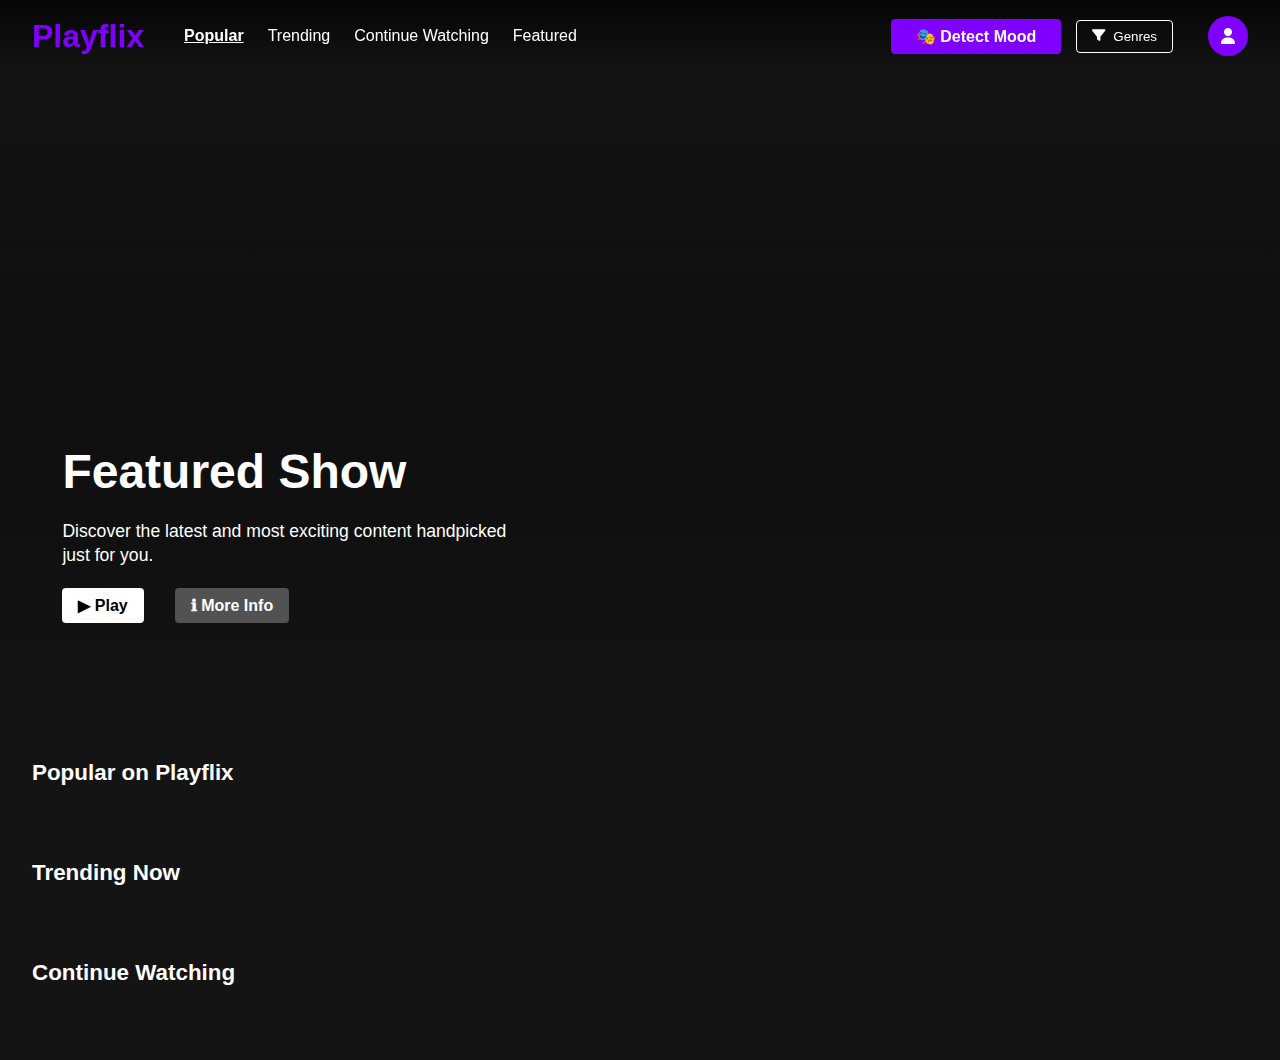
==== frontend/content.html @ 7132e133 "first commit" ====
<!DOCTYPE html>
<html lang="en">
  <head>
    <meta charset="UTF-8" />
    <meta name="viewport" content="width=device-width, initial-scale=1.0" />
    <title>Streaming Content</title>
    <link rel="stylesheet" href="content.css" />
    <!-- Font Awesome for icons -->
    <link
      rel="stylesheet"
      href="https://cdnjs.cloudflare.com/ajax/libs/font-awesome/6.4.0/css/all.min.css"
    />
    <style>
      /* Inline styles specific to background video */
      .featured-content {
        position: relative;
        overflow: hidden;
        height: 70vh;
        display: flex;
        align-items: center;
        color: white;
      }

      .featured-content video {
        position: absolute;
        top: 0;
        left: 0;
        object-fit: cover;
        width: 100%;
        height: 100%;
        z-index: -1;
      }

      .featured-info {
        position: absolute;
        bottom: 10%;
        left: 3%;
        z-index: 2;
        color: white;
        max-width: 40%;
        padding: 1.5rem;
        border-radius: 10px;
      }

      .featured-buttons {
        margin-top: 1rem;
      }

      .featured-buttons button {
        margin-right: 1rem;
        padding: 0.5rem 1rem;
        font-size: 1rem;
        border: none;
        cursor: pointer;
        border-radius: 4px;
      }

      .play-button {
        background-color: #fff;
        color: #000;
      }

      .info-button {
        background-color: rgba(109, 109, 110, 0.7);
        color: #fff;
      }

      /* Added style for smooth scrolling */
      html {
        scroll-behavior: smooth;
      }

      /* Added style for active nav link */
      .main-nav a.active {
        font-weight: bold;
        color: #fff;
        text-decoration: underline;
      }

      /* Header styles */
      .header {
        display: flex;
        justify-content: space-between;
        align-items: center;
        padding: 1rem 2rem;
        position: fixed;
        top: 0;
        left: 0;
        right: 0;
        z-index: 100;
        background: linear-gradient(
          to bottom,
          rgba(0, 0, 0, 0.7) 0%,
          rgba(0, 0, 0, 0) 100%
        );
      }

      .logo {
        font-size: 2rem;
        font-weight: bold;
        color: #8000ff;
      }

      .main-nav {
        display: flex;
        gap: 1.5rem;
      }

      .main-nav a {
        color: white;
        text-decoration: none;
        font-size: 1rem;
        transition: color 0.3s;
      }

      .main-nav a:hover {
        color: #8000ff;
      }

      /* User profile styles */
      .user-profile {
        position: relative;
        cursor: pointer;
      }

      .profile-icon {
        width: 40px;
        height: 40px;
        border-radius: 50%;
        background-color: #8000ff;
        display: flex;
        align-items: center;
        justify-content: center;
        color: white;
        font-weight: bold;
      }

      .profile-dropdown {
        position: absolute;
        top: 50px;
        right: 0;
        background-color: rgba(0, 0, 0, 0.9);
        border: 1px solid #333;
        border-radius: 5px;
        width: 200px;
        padding: 1rem;
        display: none;
        z-index: 101;
      }

      .profile-dropdown.show {
        display: block;
      }

      .profile-dropdown .user-info {
        display: flex;
        flex-direction: column;
        align-items: center;
        margin-bottom: 1rem;
      }

      .profile-dropdown .user-avatar {
        width: 60px;
        height: 60px;
        border-radius: 50%;
        background-color: #8000ff;
        display: flex;
        align-items: center;
        justify-content: center;
        color: white;
        font-size: 1.5rem;
        font-weight: bold;
        margin-bottom: 0.5rem;
      }

      .profile-dropdown .user-name {
        font-weight: bold;
        margin-bottom: 0.25rem;
      }

      .profile-dropdown .user-email {
        font-size: 0.8rem;
        color: #aaa;
      }

      .profile-dropdown .dropdown-menu {
        list-style: none;
        padding: 0;
        margin: 0;
        border-top: 1px solid #333;
        padding-top: 0.5rem;
      }

      .profile-dropdown .dropdown-menu li {
        padding: 0.5rem 0;
      }

      .profile-dropdown .dropdown-menu li a {
        color: white;
        text-decoration: none;
        font-size: 0.9rem;
        display: block;
        transition: color 0.3s;
      }

      .profile-dropdown .dropdown-menu li a:hover {
        color: #8000ff;
      }

      /* Adjust main content to account for fixed header */
      .content-container {
        margin-top: 80px;
      }

      /* Genre dropdown styles */
      .genre-filter {
        position: relative;
        margin-right: 20px;
      }

      .genre-button {
        background-color: transparent;
        color: white;
        border: 1px solid white;
        padding: 8px 15px;
        border-radius: 4px;
        cursor: pointer;
        display: flex;
        align-items: center;
        gap: 8px;
      }

      .genre-dropdown {
        position: absolute;
        top: 40px;
        right: 0;
        background-color: rgba(0, 0, 0, 0.9);
        border: 1px solid #333;
        border-radius: 5px;
        width: 200px;
        padding: 1rem;
        display: none;
        z-index: 101;
      }

      .genre-dropdown.show {
        display: block;
      }

      .genre-dropdown ul {
        list-style: none;
        padding: 0;
        margin: 0;
      }

      .genre-dropdown li {
        padding: 0.5rem 0;
      }

      .genre-dropdown li a {
        color: white;
        text-decoration: none;
        font-size: 0.9rem;
        display: block;
        transition: color 0.3s;
      }

      .genre-dropdown li a:hover {
        color: #8000ff;
      }

      .genre-dropdown li a.active {
        color: #8000ff;
        font-weight: bold;
      }

      /* Content card styles */
      .content-card {
        position: relative;
        transition: transform 0.3s;
      }

      .content-card:hover {
        transform: scale(1.05);
      }

      .content-card img {
        width: 100%;
        border-radius: 4px;
      }

      .content-card .play-button {
        position: absolute;
        top: 50%;
        left: 50%;
        transform: translate(-50%, -50%);
        opacity: 0;
        transition: opacity 0.3s;
      }

      .content-card:hover .play-button {
        opacity: 1;
      }

      /* Content row styles */
      .content-row {
        margin-bottom: 2rem;
        padding: 0 2rem;
      }

      .row-title {
        color: white;
        margin-bottom: 1rem;
      }

      .row-content {
        display: flex;
        gap: 1rem;
        overflow-x: auto;
        padding-bottom: 1rem;
      }

      .row-content::-webkit-scrollbar {
        height: 8px;
      }

      .row-content::-webkit-scrollbar-track {
        background: rgba(255, 255, 255, 0.1);
      }

      .row-content::-webkit-scrollbar-thumb {
        background: rgba(255, 255, 255, 0.3);
        border-radius: 4px;
      }

      .profile-dropdown .user-plan {
  font-size: 0.8rem;
  color: #aaa;
  margin-top: 0.25rem;
}

.profile-dropdown .user-join-date {
  font-size: 0.7rem;
  color: #666;
  margin-top: 0.25rem;
  font-style: italic;
}
    </style>
  </head>
  <body>
    <!-- Video Player Modal (for on-demand content only) -->
    <div class="video-modal" id="videoModal" style="display: none">
      <div class="modal-content">
        <span class="close-modal">&times;</span>
        <video id="videoPlayer" controls>
          Your browser does not support the video tag.
        </video>
        <div class="video-info">
          <h2 id="videoTitle"></h2>
          <p id="videoDescription"></p>
        </div>
      </div>
    </div>

    <header class="header">
      <div style="display: flex; align-items: center">
        <div class="logo">Playflix</div>
        <nav class="main-nav">
          <a href="#popular" class="active">Popular</a>
          <a href="#trending">Trending</a>
          <a href="#continue">Continue Watching</a>
          <a href="#featured">Featured</a>
        </nav>
      </div>
      <div style="display: flex; align-items: center; gap: 15px">
        <button class="info-button-new" onclick="redirectToMood()">
          🎭 Detect Mood
        </button>
        <div class="genre-filter">
          <button class="genre-button" id="genreButton">
            <i class="fas fa-filter"></i> Genres
          </button>
          <div class="genre-dropdown" id="genreDropdown">
            <ul>
              <li>
                <a href="#" class="active" data-genre="all">All Genres</a>
              </li>
              <li><a href="#" data-genre="action">Action</a></li>
              <li><a href="#" data-genre="drama">Drama</a></li>
              <li><a href="#" data-genre="sci-fi">Sci-Fi</a></li>
              <li><a href="#" data-genre="fantasy">Fantasy</a></li>
              <li><a href="#" data-genre="thriller">Thriller</a></li>
            </ul>
          </div>
        </div>
        <div class="user-profile">
          <div class="profile-icon" id="profileIcon">
            <i class="fas fa-user"></i>
          </div>
          <div class="profile-dropdown" id="profileDropdown">
            <div class="user-info">
              <!-- <div class="user-avatar" id="userAvatar">A</div> -->
              <div class="user-avatar" id="userAvatar"></div>
              <div class="user-name" id="userName">Loading...</div>
              <div class="user-email" id="userEmail">Loading...</div>
              <div class="user-join-date" id="userJoinDate">Member since: Loading...</div>
            </div>
            <ul class="dropdown-menu">
              <li>
                <a href="#" id="signOutButton"><i class="fas fa-sign-out-alt"></i> Sign Out</a>
              </li>
            </ul>
          </div>
        </div>
      </div>
    </header>

    <main class="content-container">
      <!-- Featured Content with Background Video -->
      <section class="featured-content" id="featured">
        <!-- Background video -->
        <video autoplay muted loop playsinline>
          <source src="videos/Li.mp4" type="video/mp4" />
          Your browser does not support the video tag.
        </video>

        <!-- Overlay Info -->
        <div class="featured-info">
          <h1 class="featured-title">Featured Show</h1>
          <p class="featured-description">
            Discover the latest and most exciting content handpicked just for
            you.
          </p>
          <div class="featured-buttons">
            <button class="play-button" id="featuredPlayButton">▶ Play</button>
            <button class="info-button">ℹ More Info</button>
          </div>
        </div>
      </section>

      <!-- Content Rows -->
      <section class="content-row" id="popular">
        <h2 class="row-title">Popular on Playflix</h2>
        <div class="row-content" id="popular-row"></div>
      </section>

      <section class="content-row" id="trending">
        <h2 class="row-title">Trending Now</h2>
        <div class="row-content" id="trending-row"></div>
      </section>

      <section class="content-row" id="continue">
        <h2 class="row-title">Continue Watching</h2>
        <div class="row-content" id="continue-row"></div>
      </section>
    </main>

    <script>
      document.addEventListener("DOMContentLoaded", function () {
        const contentData = {
          popular: [
            {
              id: 1,
              title: "Lion King",
              image: "images/Li.jpg",
              videoUrl: "videos/Li.mp4",
              description:
                "When a young boy vanishes, a small town uncovers a mystery involving secret experiments, terrifying supernatural forces, and one strange little girl.",
              genres: ["sci-fi", "drama", "thriller"],
              moods: ["happy", "neutral"]
            },
            {
              id: 2,
              title: "Stranger Things",
              image: "images/ST.jpg",
              videoUrl: "videos/st.mp4",
              description:
                "When a young boy vanishes, a small town uncovers a mystery involving secret experiments, terrifying supernatural forces, and one strange little girl.",
              genres: ["sci-fi", "drama", "thriller"],
              moods: ["surprised", "neutral"]
            },
            {
              id: 3,
              title: "The Crown",
              image: "images/thecrown.jpg",
              videoUrl: "videos/thecrown.mp4",
              description:
                "This drama follows the political rivalries and romance of Queen Elizabeth II's reign and the events that shaped the second half of the 20th century.",
              genres: ["drama"],
              moods: ["sad", "neutral"]
            },
          ],
          trending: [
            {
              id: 4,
              title: "Money Heist",
              image: "images/moneyh.jpg",
              videoUrl: "videos/Moneyh.mp4",
              description:
                "An unusual group of robbers attempt to carry out the most perfect robbery in Spanish history - stealing 2.4 billion euros from the Royal Mint of Spain.",
              genres: ["thriller", "action"],
              moods: ["surprised", "neutral"]
            },
          ],
          continue: [
            {
              id: 5,
              title: "The Witcher",
              image: "images/thewitcher.jpg",
              videoUrl: "videos/thewitcher.mp4",
              description:
                "Geralt of Rivia, a mutated monster-hunter for hire, journeys toward his destiny in a turbulent world where people often prove more wicked than beasts.",
              genres: ["fantasy", "action"],
              moods: ["angry", "neutral"]
            },
          ],
        };

        

        const videoModal = document.getElementById("videoModal");
        const videoPlayer = document.getElementById("videoPlayer");
        const videoTitle = document.getElementById("videoTitle");
        const videoDescription = document.getElementById("videoDescription");
        const closeModal = document.querySelector(".close-modal");
        const featuredPlayButton =
          document.getElementById("featuredPlayButton");
        const navLinks = document.querySelectorAll(".main-nav a");
        const profileIcon = document.getElementById("profileIcon");
        const profileDropdown = document.getElementById("profileDropdown");
        const genreButton = document.getElementById("genreButton");
        const genreDropdown = document.getElementById("genreDropdown");
        const genreLinks = document.querySelectorAll(".genre-dropdown a");

        // Current filter state
        let currentGenre = "all";

        // Toggle profile dropdown
        profileIcon.addEventListener("click", function (e) {
          e.stopPropagation();
          profileDropdown.classList.toggle("show");
          genreDropdown.classList.remove("show");
        });

        // Toggle genre dropdown
        genreButton.addEventListener("click", function (e) {
          e.stopPropagation();
          genreDropdown.classList.toggle("show");
          profileDropdown.classList.remove("show");
        });

        // Close dropdowns when clicking outside
        document.addEventListener("click", function (e) {
          if (!e.target.closest(".user-profile")) {
            profileDropdown.classList.remove("show");
          }
          if (!e.target.closest(".genre-filter")) {
            genreDropdown.classList.remove("show");
          }
        });

        // Handle genre selection
        genreLinks.forEach((link) => {
          link.addEventListener("click", function (e) {
            e.preventDefault();
            const selectedGenre = this.dataset.genre;

            // Update active state
            genreLinks.forEach((l) => l.classList.remove("active"));
            this.classList.add("active");

            // Filter content
            currentGenre = selectedGenre;
            filterContentByGenre(selectedGenre);

            // Close dropdown
            genreDropdown.classList.remove("show");
          });
        });

        // Add this code inside your DOMContentLoaded event listener

// Load user data from localStorage
function loadUserData() {
  const userData = JSON.parse(localStorage.getItem('playflixUser'));
  
  if (userData) {
    // Update profile icon with first letter of name
    const profileIcon = document.getElementById('profileIcon');
    if (userData.name && userData.name.length > 0) {
      profileIcon.textContent = userData.name.charAt(0).toUpperCase();
      profileIcon.innerHTML = ''; // Clear any existing content
      profileIcon.appendChild(document.createTextNode(userData.name.charAt(0).toUpperCase()));
    }
    
    // Update profile dropdown
    document.getElementById('userAvatar').textContent = userData.name.charAt(0).toUpperCase();
    document.getElementById('userName').textContent = userData.name;
    document.getElementById('userEmail').textContent = userData.email;
    
    // Format join date
    if (userData.joinDate) {
      const joinDate = new Date(userData.joinDate);
      const options = { year: 'numeric', month: 'long', day: 'numeric' };
      document.getElementById('userJoinDate').textContent = `Member since: ${joinDate.toLocaleDateString(undefined, options)}`;
    }
  } else {
    // No user data found
    document.getElementById('userName').textContent = 'Guest User';
    document.getElementById('userEmail').textContent = 'Not logged in';
    document.getElementById('userPlan').textContent = 'Plan: None';
    document.getElementById('userJoinDate').textContent = 'Member since: Unknown';
  }
}

// Call the function when the page loads
loadUserData();



        // Filter content by genre
        function filterContentByGenre(genre) {
          if (genre === "all") {
            // Show all content
            document.querySelectorAll(".content-card").forEach((card) => {
              card.style.display = "block";
            });
            return;
          }

          // Hide cards that don't match the selected genre
          document.querySelectorAll(".content-card").forEach((card) => {
            const contentId = card.dataset.id;
            let contentItem = null;

            // Find the content item in our data
            for (const category in contentData) {
              const found = contentData[category].find(
                (item) => item.id == contentId
              );
              if (found) {
                contentItem = found;
                break;
              }
            }

            if (contentItem && contentItem.genres.includes(genre)) {
              card.style.display = "block";
            } else {
              card.style.display = "none";
            }
          });
        }

        window.addEventListener("DOMContentLoaded", () => {
          const userMood = localStorage.getItem("userMood");
          const userMoods = localStorage.getItem("userMoods");

          if (userMoods) {
            filterContentByMood(JSON.parse(userMoods));
          } else if (userMood) {
            filterContentByMood(userMood);
          } else {
            renderAllContent();
          }
        });

        function filterContentByMood(mood) {
          // If mood is an array (multiple moods selected)
          if (Array.isArray(mood)) {
            renderSection(
              "popular-row",
              contentData.popular.filter(
                (item) => item.moods && mood.some((m) => item.moods.includes(m))
              )
            );
            renderSection(
              "trending-row",
              contentData.trending.filter(
                (item) => item.moods && mood.some((m) => item.moods.includes(m))
              )
            );
            renderSection(
              "continue-row",
              contentData.continue.filter(
                (item) => item.moods && mood.some((m) => item.moods.includes(m))
              )
            );
          }
          // If mood is a single string
          else {
            renderSection(
              "popular-row",
              contentData.popular.filter(
                (item) => item.moods && item.moods.includes(mood)
              )
            );
            renderSection(
              "trending-row",
              contentData.trending.filter(
                (item) => item.moods && item.moods.includes(mood)
              )
            );
            renderSection(
              "continue-row",
              contentData.continue.filter(
                (item) => item.moods && item.moods.includes(mood)
              )
            );
          }
        }

        document.getElementById('signOutButton').addEventListener('click', function(e) {
  e.preventDefault();
  
  // Show loading/processing state
  const signOutButton = e.target.closest('a');
  const originalText = signOutButton.innerHTML;
  signOutButton.innerHTML = '<i class="fas fa-spinner fa-spin"></i> Signing out...';
  
  // Clear data and redirect
  setTimeout(() => {
    localStorage.removeItem('playflixUser');
    window.location.href = 'index.html';
  }, 800); // Slightly longer delay to show the loading state
});

        function renderAllContent() {
          renderSection("popular-row", contentData.popular);
          renderSection("trending-row", contentData.trending);
          renderSection("continue-row", contentData.continue);
        }

        function renderSection(containerId, items) {
          const container = document.getElementById(containerId);
          container.innerHTML = "";

          items.forEach((item) => {
            const card = document.createElement("div");
            card.className = "content-card";
            card.innerHTML = `
      <img src="${item.image}" alt="${item.title}">
      <button class="play-button" onclick="openVideo('${item.videoUrl}', '${item.title}', '${item.description}')">▶</button>
    `;
            container.appendChild(card);
          });
        }

        function createContentCard(item) {
          const card = document.createElement("div");
          card.className = "content-card";
          card.dataset.id = item.id;
          card.innerHTML = `
          <img src="${item.image}" alt="${item.title}">
          <button class="play-button" data-id="${item.id}">
              <i class="fas fa-play"></i>
          </button>
        `;
          return card;
        }

        function openVideoPlayer(contentItem) {
          videoPlayer.src = contentItem.videoUrl;
          videoTitle.textContent = contentItem.title;
          videoDescription.textContent = contentItem.description;
          videoModal.style.display = "block";
          videoPlayer.play();

          let timeout;
          function hideControls() {
            videoPlayer.controls = false;
          }

          videoPlayer.controls = true;
          clearTimeout(timeout);
          timeout = setTimeout(hideControls, 3000);

          videoPlayer.addEventListener("mousemove", function () {
            videoPlayer.controls = true;
            clearTimeout(timeout);
            timeout = setTimeout(hideControls, 3000);
          });
        }

        function findContentById(id) {
          for (const category in contentData) {
            const found = contentData[category].find((item) => item.id == id);
            if (found) return found;
          }
          return null;
        }

        // Handle navigation link clicks
        navLinks.forEach((link) => {
          link.addEventListener("click", function (e) {
            e.preventDefault();
            // Remove active class from all links
            navLinks.forEach((navLink) => navLink.classList.remove("active"));
            // Add active class to clicked link
            this.classList.add("active");

            // Get the target section ID from href
            const targetId = this.getAttribute("href").substring(1);
            const targetSection = document.getElementById(targetId);

            // Scroll to the target section
            if (targetSection) {
              targetSection.scrollIntoView({ behavior: "smooth" });
            }
          });
        });

        closeModal.addEventListener("click", function () {
          videoPlayer.pause();
          videoModal.style.display = "none";
        });

        window.addEventListener("click", function (event) {
          if (event.target === videoModal) {
            videoPlayer.pause();
            videoModal.style.display = "none";
          }
        });

        featuredPlayButton.addEventListener("click", function () {
          const featuredContent = contentData.popular[0];
          openVideoPlayer(featuredContent);
        });

        document.addEventListener("click", function (event) {
          if (event.target.closest(".play-button")) {
            const button = event.target.closest(".play-button");
            const contentId = button.dataset.id;
            const contentItem = findContentById(contentId);
            if (contentItem) {
              openVideoPlayer(contentItem);
            }
          }
        });

        document.addEventListener("keydown", function (event) {
          if (videoModal.style.display === "block") {
            if (event.key === "Escape") {
              videoPlayer.pause();
              videoModal.style.display = "none";
            }
            if (event.key === " ") {
              event.preventDefault();
              if (videoPlayer.paused) {
                videoPlayer.play();
              } else {
                videoPlayer.pause();
              }
            }
          }
        });

        function populateRow(rowId, items) {
          const row = document.getElementById(rowId);
          row.innerHTML = ""; // Clear existing content
          items.forEach((item) => {
            row.appendChild(createContentCard(item));
          });
        }

        // Initial population of content
        populateRow("popular-row", contentData.popular);
        populateRow("trending-row", contentData.trending);
        populateRow("continue-row", contentData.continue);
      });

      function redirectToMood() {
        window.location.href = "mood.html";
      }
    </script>
  </body>
</html>
---- frontend/content.css ----
/* Reset and Base Styles */
* {
    margin: 0;
    padding: 0;
    box-sizing: border-box;
    font-family: 'Helvetica Neue', Helvetica, Arial, sans-serif;
}

body {
    background-color: #141414;
    color: #fff;
}

/* Header Styles */
.header {
    display: flex;
    align-items: center;
    padding: 20px 50px;
    position: fixed;
    width: 100%;
    z-index: 100;
    background: linear-gradient(to bottom, rgba(0,0,0,0.7) 0%, rgba(0,0,0,0) 100%);
}

.logo {
    color: #8000FF;
    font-size: 2rem;
    font-weight: bold;
    margin-right: 40px;
}

.main-nav {
    display: flex;
    gap: 20px;
}

.main-nav a {
    color: #e5e5e5;
    text-decoration: none;
    font-size: 0.9rem;
    transition: color 0.3s;
}

.main-nav a:hover {
    color: #fff;
}

.content-container {
    margin-top: 0;
  }


/* Featured Content */
.featured-content {
    height: 75vh;
    background-size: cover;
    background-position: center;
    display: flex;
    align-items: flex-end;
    padding: 50px;
    position: relative;
    margin-bottom: 50px;
    background-image: linear-gradient(to top, rgba(0,0,0,0.9) 0%, rgba(0,0,0,0) 100%);
}

.featured-content::before {
    content: '';
    position: absolute;
    top: 0;
    left: 0;
    right: 0;
    bottom: 0;
    background: linear-gradient(to top, #141414 0%, transparent 100%);
}

.featured-info {
    position: relative;
    z-index: 2;
    max-width: 600px;
}

.featured-title {
    font-size: 3rem;
    margin-bottom: 20px;
}

.featured-description {
    font-size: 1.1rem;
    margin-bottom: 20px;
    line-height: 1.4;
}

.featured-buttons {
    display: flex;
    gap: 15px;
}

.play-button, .info-button, .info-button-new{
    padding: 8px 25px;
    border-radius: 4px;
    font-size: 1rem;
    font-weight: bold;
    cursor: pointer;
    border: none;
}

.play-button {
    background-color: #fff;
    color: #000;
}

.play-button:hover {
    background-color: rgba(255,255,255,0.8);
}

.info-button-new {
    background-color: #8000FF;;
    color: #fff;
}

.info-button {
    background-color: #8000FF;;
    color: #fff;
}

.info-button:hover {
    background-color: rgba(209, 114, 241, 0.4);
}

/* Content Rows */
.content-row {
    margin-bottom: 50px;
    padding: 0 50px;
}

.row-title {
    font-size: 1.4rem;
    margin-bottom: 15px;
}

.row-content {
    display: flex;
    gap: 10px;
    overflow-x: auto;
    padding: 10px 0;
    scrollbar-width: none; /* Firefox */
}

.row-content::-webkit-scrollbar {
    display: none; /* Chrome, Safari, Opera */
}

/* Content Cards */
.content-card {
    min-width: 220px;
    height: 120px;
    background-color: #333;
    border-radius: 4px;
    overflow: hidden;
    transition: transform 0.3s;
    position: relative;
    cursor: pointer;
}

.content-card:hover {
    transform: scale(1.2);
    z-index: 10;
}

.content-card img {
    width: 100%;
    height: 100%;
    object-fit: cover;
}

/* For larger screens, adjust card sizes */
@media (min-width: 768px) {
    .content-card {
        min-width: 250px;
        height: 140px;
    }
}
/* Video Modal Styles */
.video-modal {
    display: none;
    position: fixed;
    z-index: 1000;
    left: 0;
    top: 0;
    width: 100%;
    height: 100%;
    background-color: rgba(0, 0, 0, 0.9);
    overflow: auto;
}

.modal-content {
    position: relative;
    margin: 5% auto;
    padding: 20px;
    width: 80%;
    max-width: 1200px;
}

.close-modal {
    position: absolute;
    top: 15px;
    right: 35px;
    color: #f1f1f1;
    font-size: 40px;
    font-weight: bold;
    cursor: pointer;
    z-index: 1001;
}

.close-modal:hover {
    color: #8000FF;
}

#videoPlayer {
    width: 100%;
    height: auto;
    max-height: 70vh;
    outline: none;
}

.video-info {
    margin-top: 20px;
    color: white;
}

.video-info h2 {
    font-size: 2rem;
    margin-bottom: 10px;
}

.video-info p {
    font-size: 1.1rem;
    line-height: 1.5;
}

/* Content Card Play Button */
.content-card .play-button {
    position: absolute;
    top: 50%;
    left: 50%;
    transform: translate(-50%, -50%);
    opacity: 0;
    background-color: #8000FF;
    color: white;
    border: none;
    border-radius: 50%;
    width: 60px;
    height: 50px;
    font-size: 20px;
    cursor: pointer;
    transition: opacity 0.3s;
}

.content-card:hover .play-button {
    opacity: 1;
}
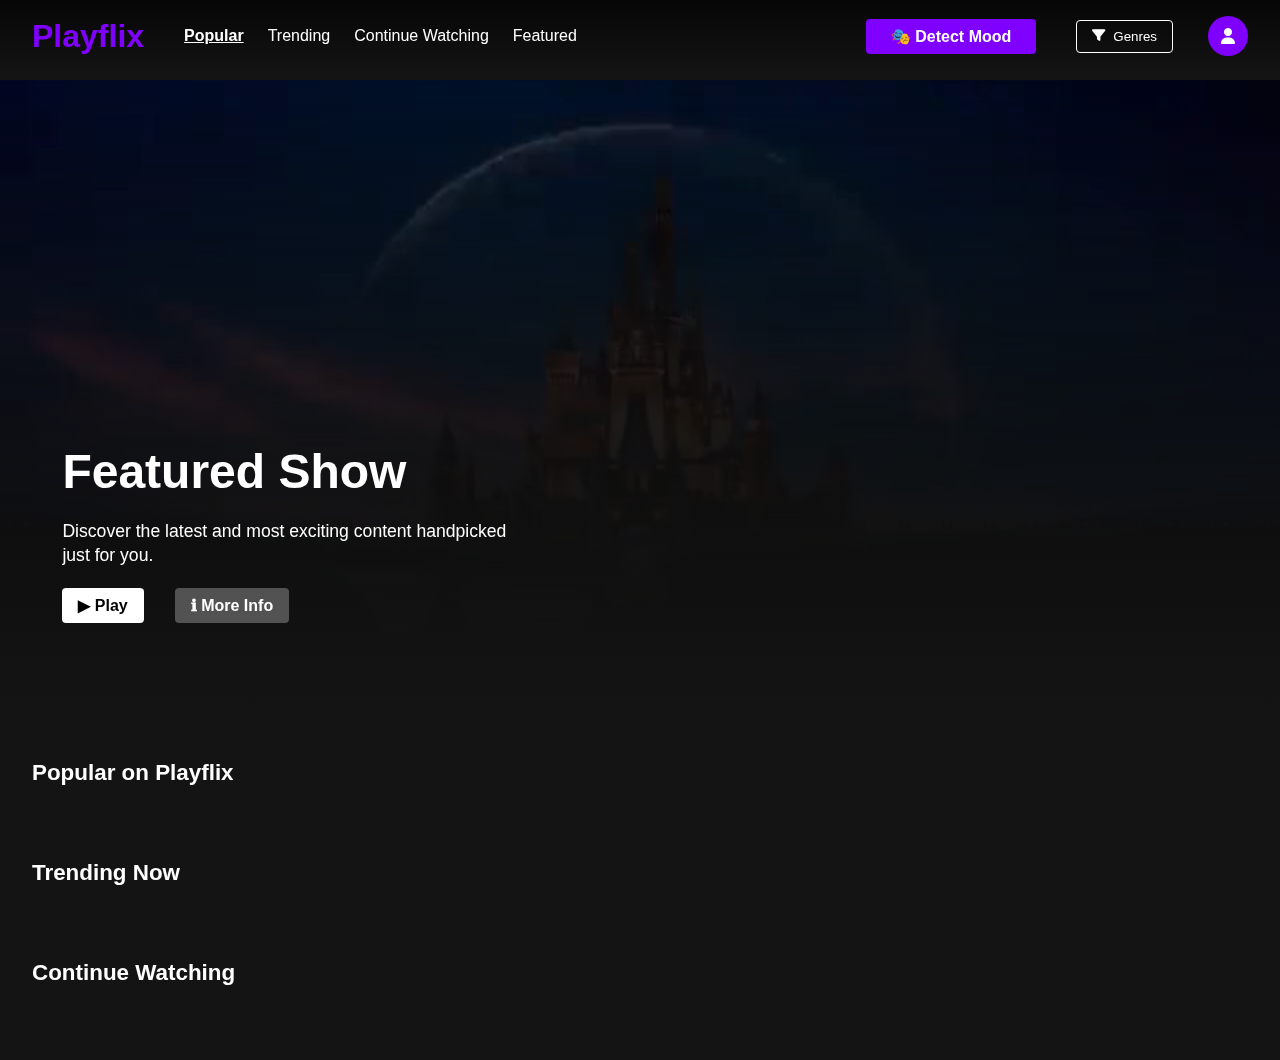
==== commit b110bda7: "added more movies" ====
--- a/frontend/content.html
+++ b/frontend/content.html
@@ -334,17 +334,17 @@
       }
 
       .profile-dropdown .user-plan {
-  font-size: 0.8rem;
-  color: #aaa;
-  margin-top: 0.25rem;
-}
-
-.profile-dropdown .user-join-date {
-  font-size: 0.7rem;
-  color: #666;
-  margin-top: 0.25rem;
-  font-style: italic;
-}
+        font-size: 0.8rem;
+        color: #aaa;
+        margin-top: 0.25rem;
+      }
+
+      .profile-dropdown .user-join-date {
+        font-size: 0.7rem;
+        color: #666;
+        margin-top: 0.25rem;
+        font-style: italic;
+      }
     </style>
   </head>
   <body>
@@ -376,6 +376,7 @@
         <button class="info-button-new" onclick="redirectToMood()">
           🎭 Detect Mood
         </button>
+        <span id="currentMoodDisplay" style="color: white; margin-right: 10px;"></span>
         <div class="genre-filter">
           <button class="genre-button" id="genreButton">
             <i class="fas fa-filter"></i> Genres
@@ -403,11 +404,15 @@
               <div class="user-avatar" id="userAvatar"></div>
               <div class="user-name" id="userName">Loading...</div>
               <div class="user-email" id="userEmail">Loading...</div>
-              <div class="user-join-date" id="userJoinDate">Member since: Loading...</div>
+              <div class="user-join-date" id="userJoinDate">
+                Member since: Loading...
+              </div>
             </div>
             <ul class="dropdown-menu">
               <li>
-                <a href="#" id="signOutButton"><i class="fas fa-sign-out-alt"></i> Sign Out</a>
+                <a href="#" id="signOutButton"
+                  ><i class="fas fa-sign-out-alt"></i> Sign Out</a
+                >
               </li>
             </ul>
           </div>
@@ -420,7 +425,7 @@
       <section class="featured-content" id="featured">
         <!-- Background video -->
         <video autoplay muted loop playsinline>
-          <source src="videos/Li.mp4" type="video/mp4" />
+          <source src="videos/LK.mp4" type="video/mp4" />
           Your browser does not support the video tag.
         </video>
 
@@ -467,7 +472,17 @@
               description:
                 "When a young boy vanishes, a small town uncovers a mystery involving secret experiments, terrifying supernatural forces, and one strange little girl.",
               genres: ["sci-fi", "drama", "thriller"],
-              moods: ["happy", "neutral"]
+              moods: ["happy", "neutral"],
+            },
+            {
+              id: 7,
+              title: "Teri baaton mein aisa uljha jiya",
+              image: "images/teri.jpg",
+              videoUrl: "videos/teri.mp4",
+              description:
+                "When a young boy vanishes, a small town uncovers a mystery involving secret experiments, terrifying supernatural forces, and one strange little girl.",
+              genres: ["drama", "fantasy"],
+              moods: ["happy","neutral"],
             },
             {
               id: 2,
@@ -477,7 +492,17 @@
               description:
                 "When a young boy vanishes, a small town uncovers a mystery involving secret experiments, terrifying supernatural forces, and one strange little girl.",
               genres: ["sci-fi", "drama", "thriller"],
-              moods: ["surprised", "neutral"]
+              moods: ["surprised", "neutral"],
+            },
+            {
+              id: 8,
+              title: "Chava",
+              image: "images/chava.avif",
+              videoUrl: "videos/chava.mp4",
+              description:
+                "When a young boy vanishes, a small town uncovers a mystery involving secret experiments, terrifying supernatural forces, and one strange little girl.",
+              genres: ["drama", "thriller","action"],
+              moods: ["surprised", "neutral"],
             },
             {
               id: 3,
@@ -486,8 +511,8 @@
               videoUrl: "videos/thecrown.mp4",
               description:
                 "This drama follows the political rivalries and romance of Queen Elizabeth II's reign and the events that shaped the second half of the 20th century.",
-              genres: ["drama"],
-              moods: ["sad", "neutral"]
+              genres: ["drama","fantasy"],
+              moods: ["sad", "neutral"],
             },
           ],
           trending: [
@@ -499,7 +524,27 @@
               description:
                 "An unusual group of robbers attempt to carry out the most perfect robbery in Spanish history - stealing 2.4 billion euros from the Royal Mint of Spain.",
               genres: ["thriller", "action"],
-              moods: ["surprised", "neutral"]
+              moods: ["surprised", "neutral"],
+            },
+            {
+              id: 11,
+              title: "Natsmarat",
+              image: "images/nat.jpg",
+              videoUrl: "videos/nat.mp4",
+              description:
+                "An unusual group of robbers attempt to carry out the most perfect robbery in Spanish history - stealing 2.4 billion euros from the Royal Mint of Spain.",
+              genres: ["Drama", "action"],
+              moods: ["sad", "neutral"],
+            },
+            {
+              id: 9,
+              title: "Jurassic",
+              image: "images/jure.jpg",
+              videoUrl: "videos/jure.mp4",
+              description:
+                "An unusual group of robbers attempt to carry out the most perfect robbery in Spanish history - stealing 2.4 billion euros from the Royal Mint of Spain.",
+              genres: ["thriller", "action"],
+              moods: ["surprised", "neutral"],
             },
           ],
           continue: [
@@ -511,12 +556,30 @@
               description:
                 "Geralt of Rivia, a mutated monster-hunter for hire, journeys toward his destiny in a turbulent world where people often prove more wicked than beasts.",
               genres: ["fantasy", "action"],
-              moods: ["angry", "neutral"]
+              moods: ["angry", "neutral"],
+            },
+            {
+              id: 10,
+              title: "Munjya",
+              image: "images/munjya.jpg",
+              videoUrl: "videos/munja.mp4",
+              description:
+                "Geralt of Rivia, a mutated monster-hunter for hire, journeys toward his destiny in a turbulent world where people often prove more wicked than beasts.",
+              genres: ["thriller", "comedy"],
+              moods: ["surprised", "neutral"],
+            },
+            {
+              id: 6,
+              title: "The Titan",
+              image: "images/titan.jpg",
+              videoUrl: "videos/Titan.mp4",
+              description:
+                "Geralt of Rivia, a mutated monster-hunter for hire, journeys toward his destiny in a turbulent world where people often prove more wicked than beasts.",
+              genres: ["sci-fi", "action"],
+              moods: ["sad", "neutral"],
             },
           ],
         };
-
-        
 
         const videoModal = document.getElementById("videoModal");
         const videoPlayer = document.getElementById("videoPlayer");
@@ -579,44 +642,80 @@
         });
 
         // Add this code inside your DOMContentLoaded event listener
-
-// Load user data from localStorage
-function loadUserData() {
-  const userData = JSON.parse(localStorage.getItem('playflixUser'));
+        function displayCurrentMood() {
+  const moodDisplay = document.getElementById('currentMoodDisplay');
+  const userMood = localStorage.getItem('userMood');
   
-  if (userData) {
-    // Update profile icon with first letter of name
-    const profileIcon = document.getElementById('profileIcon');
-    if (userData.name && userData.name.length > 0) {
-      profileIcon.textContent = userData.name.charAt(0).toUpperCase();
-      profileIcon.innerHTML = ''; // Clear any existing content
-      profileIcon.appendChild(document.createTextNode(userData.name.charAt(0).toUpperCase()));
-    }
+  if (userMood) {
+    // Use backticks to enable template literal
+    moodDisplay.textContent = `Current Mood: ${userMood}`;
     
-    // Update profile dropdown
-    document.getElementById('userAvatar').textContent = userData.name.charAt(0).toUpperCase();
-    document.getElementById('userName').textContent = userData.name;
-    document.getElementById('userEmail').textContent = userData.email;
+    // Optional: Add emoji based on mood
+    const moodEmojis = {
+      'happy': '😊',
+      'sad': '😢',
+      'angry': '😠',
+      'surprised': '😲',
+      'neutral': '😐'
+    };
     
-    // Format join date
-    if (userData.joinDate) {
-      const joinDate = new Date(userData.joinDate);
-      const options = { year: 'numeric', month: 'long', day: 'numeric' };
-      document.getElementById('userJoinDate').textContent = `Member since: ${joinDate.toLocaleDateString(undefined, options)}`;
+    if (moodEmojis[userMood]) {
+      moodDisplay.textContent += ` ${moodEmojis[userMood]}`;
     }
   } else {
-    // No user data found
-    document.getElementById('userName').textContent = 'Guest User';
-    document.getElementById('userEmail').textContent = 'Not logged in';
-    document.getElementById('userPlan').textContent = 'Plan: None';
-    document.getElementById('userJoinDate').textContent = 'Member since: Unknown';
+    moodDisplay.textContent = 'Mood: Not detected';
   }
 }
 
-// Call the function when the page loads
-loadUserData();
-
-
+        // Load user data from localStorage
+        function loadUserData() {
+          const userData = JSON.parse(localStorage.getItem("playflixUser"));
+
+          if (userData) {
+            // Update profile icon with first letter of name
+            const profileIcon = document.getElementById("profileIcon");
+            if (userData.name && userData.name.length > 0) {
+              profileIcon.textContent = userData.name.charAt(0).toUpperCase();
+              profileIcon.innerHTML = ""; // Clear any existing content
+              profileIcon.appendChild(
+                document.createTextNode(userData.name.charAt(0).toUpperCase())
+              );
+            }
+
+            // Update profile dropdown
+            document.getElementById("userAvatar").textContent = userData.name
+              .charAt(0)
+              .toUpperCase();
+            document.getElementById("userName").textContent = userData.name;
+            document.getElementById("userEmail").textContent = userData.email;
+
+            // Format join date
+            if (userData.joinDate) {
+              const joinDate = new Date(userData.joinDate);
+              const options = {
+                year: "numeric",
+                month: "long",
+                day: "numeric",
+              };
+              document.getElementById(
+                "userJoinDate"
+              ).textContent = `Member since: ${joinDate.toLocaleDateString(
+                undefined,
+                options
+              )}`;
+            }
+          } else {
+            // No user data found
+            document.getElementById("userName").textContent = "Guest User";
+            document.getElementById("userEmail").textContent = "Not logged in";
+            document.getElementById("userPlan").textContent = "Plan: None";
+            document.getElementById("userJoinDate").textContent =
+              "Member since: Unknown";
+          }
+        }
+
+        // Call the function when the page loads
+        loadUserData();
 
         // Filter content by genre
         function filterContentByGenre(genre) {
@@ -655,7 +754,7 @@
         window.addEventListener("DOMContentLoaded", () => {
           const userMood = localStorage.getItem("userMood");
           const userMoods = localStorage.getItem("userMoods");
-
+          displayCurrentMood();
           if (userMoods) {
             filterContentByMood(JSON.parse(userMoods));
           } else if (userMood) {
@@ -710,20 +809,23 @@
           }
         }
 
-        document.getElementById('signOutButton').addEventListener('click', function(e) {
-  e.preventDefault();
-  
-  // Show loading/processing state
-  const signOutButton = e.target.closest('a');
-  const originalText = signOutButton.innerHTML;
-  signOutButton.innerHTML = '<i class="fas fa-spinner fa-spin"></i> Signing out...';
-  
-  // Clear data and redirect
-  setTimeout(() => {
-    localStorage.removeItem('playflixUser');
-    window.location.href = 'index.html';
-  }, 800); // Slightly longer delay to show the loading state
-});
+        document
+          .getElementById("signOutButton")
+          .addEventListener("click", function (e) {
+            e.preventDefault();
+
+            // Show loading/processing state
+            const signOutButton = e.target.closest("a");
+            const originalText = signOutButton.innerHTML;
+            signOutButton.innerHTML =
+              '<i class="fas fa-spinner fa-spin"></i> Signing out...';
+
+            // Clear data and redirect
+            setTimeout(() => {
+              localStorage.removeItem("playflixUser");
+              window.location.href = "index.html";
+            }, 800); // Slightly longer delay to show the loading state
+          });
 
         function renderAllContent() {
           renderSection("popular-row", contentData.popular);
@@ -738,11 +840,18 @@
           items.forEach((item) => {
             const card = document.createElement("div");
             card.className = "content-card";
+            card.dataset.id = item.id; // Add this line
             card.innerHTML = `
       <img src="${item.image}" alt="${item.title}">
-      <button class="play-button" onclick="openVideo('${item.videoUrl}', '${item.title}', '${item.description}')">▶</button>
+      <button class="play-button">▶</button>
     `;
             container.appendChild(card);
+
+            // Add click handler to the play button
+            const playButton = card.querySelector(".play-button");
+            playButton.addEventListener("click", () => {
+              openVideoPlayer(item); // Use the correct function name
+            });
           });
         }
 
@@ -760,26 +869,30 @@
         }
 
         function openVideoPlayer(contentItem) {
+          // Ensure elements exist
+          if (!videoModal || !videoPlayer || !videoTitle || !videoDescription) {
+            console.error("Video modal elements not found");
+            return;
+          }
+
+          // Set video source and info
           videoPlayer.src = contentItem.videoUrl;
           videoTitle.textContent = contentItem.title;
           videoDescription.textContent = contentItem.description;
+
+          // Show modal
           videoModal.style.display = "block";
-          videoPlayer.play();
-
-          let timeout;
-          function hideControls() {
-            videoPlayer.controls = false;
-          }
-
-          videoPlayer.controls = true;
-          clearTimeout(timeout);
-          timeout = setTimeout(hideControls, 3000);
-
-          videoPlayer.addEventListener("mousemove", function () {
-            videoPlayer.controls = true;
-            clearTimeout(timeout);
-            timeout = setTimeout(hideControls, 3000);
-          });
+
+          // Attempt to play (may need user interaction on some browsers)
+          const playPromise = videoPlayer.play();
+
+          if (playPromise !== undefined) {
+            playPromise.catch((error) => {
+              console.log("Auto-play prevented:", error);
+              // Show play button instead
+              videoPlayer.controls = true;
+            });
+          }
         }
 
         function findContentById(id) {
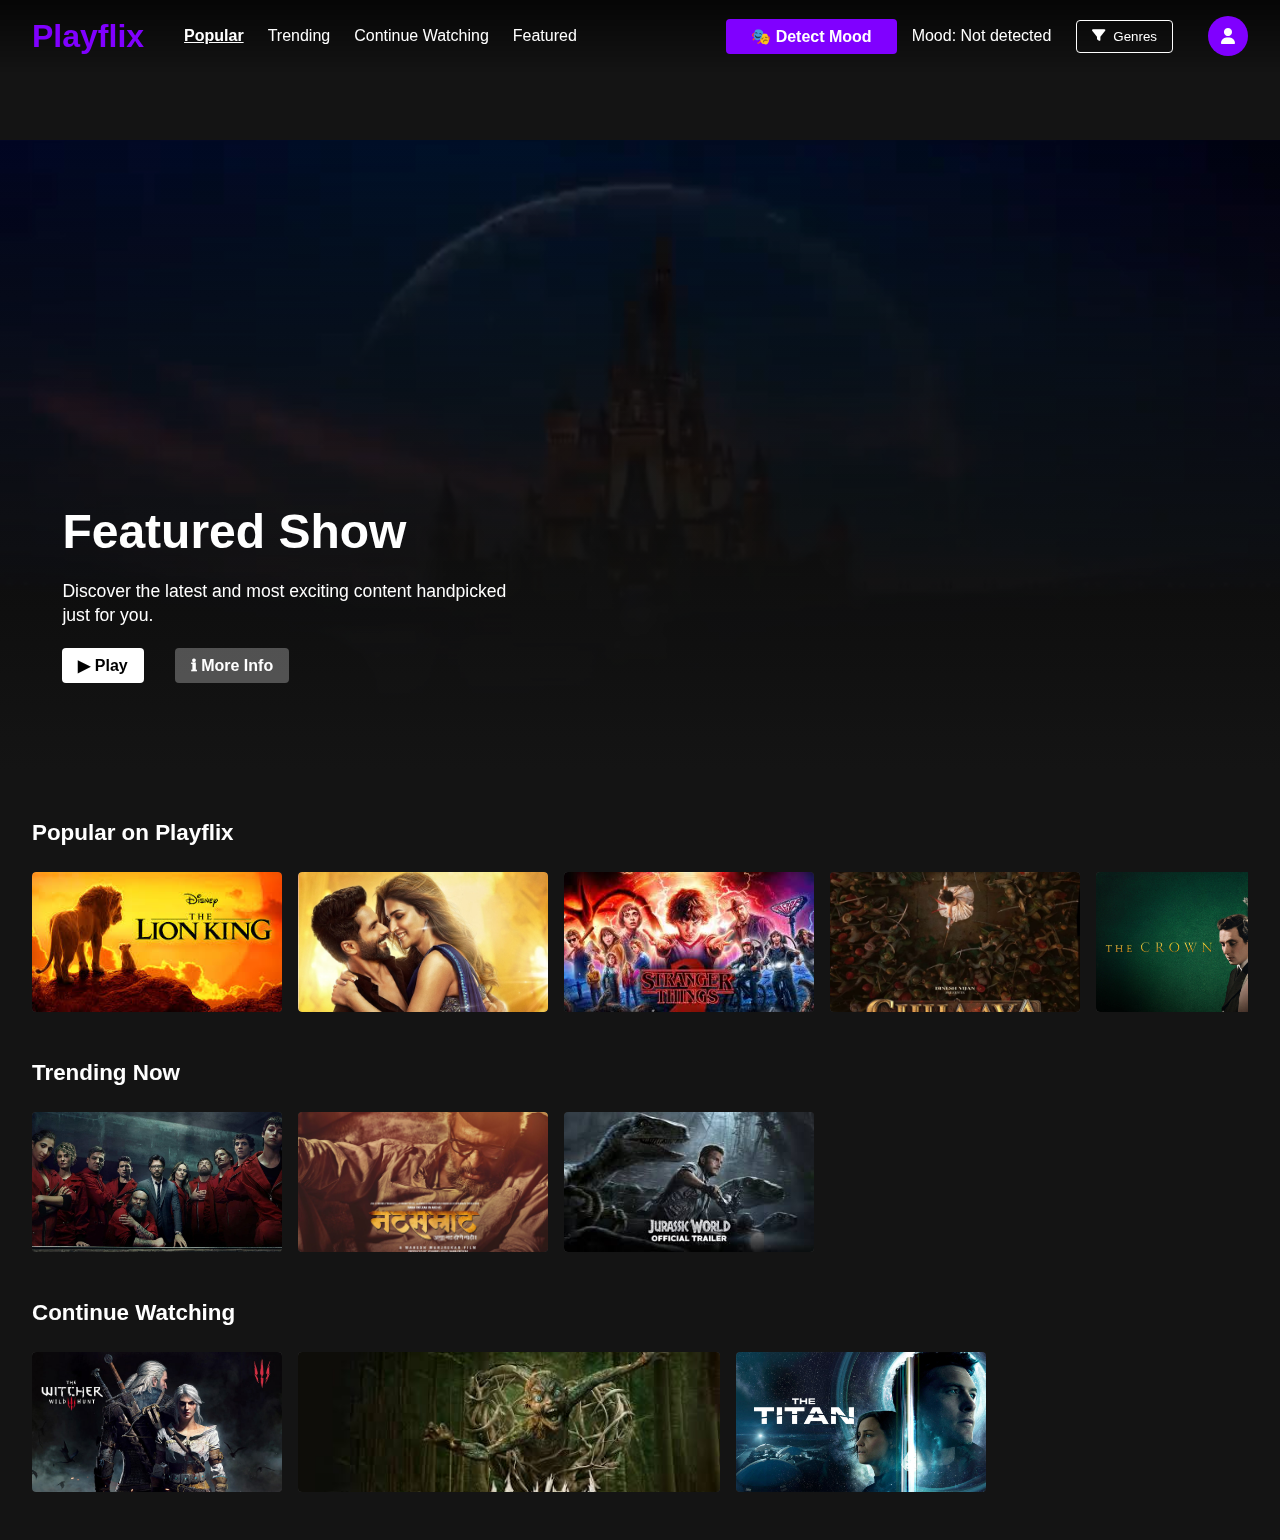
==== commit 5f3262a8: "Final changes" ====
--- a/frontend/content.html
+++ b/frontend/content.html
@@ -345,23 +345,225 @@
         margin-top: 0.25rem;
         font-style: italic;
       }
+
+      * {
+            margin: 0;
+            padding: 0;
+            box-sizing: border-box;
+            font-family: 'Helvetica Neue', Helvetica, Arial, sans-serif;
+        }
+        
+        body {
+            background-color: #141414;
+            color: #fff;
+            padding-top: 60px;
+        }
+        
+        /* Mobile Navigation Bar - Hidden on desktop */
+        .mobile-nav {
+            display: none;
+            position: fixed;
+            top: 0;
+            left: 0;
+            width: 100%;
+            height: 60px;
+            background-color: #141414;
+            justify-content: space-between;
+            align-items: center;
+            padding: 0 15px;
+            z-index: 1000;
+            border-bottom: 1px solid #333;
+        }
+        
+        .mobile-logo {
+            color: #8000FF;
+            font-size: 1.5rem;
+            font-weight: bold;
+        }
+        
+        .menu-btn {
+            background: none;
+            border: none;
+            color: white;
+            font-size: 1.5rem;
+            cursor: pointer;
+        }
+        
+        /* Sidebar Navigation - Hidden on desktop */
+        .sidebar-overlay {
+            display: none;
+        }
+        
+        .sidebar {
+            display: none;
+            position: fixed;
+            top: 0;
+            left: -100%;
+            width: 80%;
+            max-width: 300px;
+            height: 100vh;
+            background-color: #141414;
+            z-index: 1001;
+            transition: left 0.3s ease;
+            padding-top: 60px;
+            overflow-y: auto;
+        }
+        
+        .sidebar.active {
+            left: 0;
+        }
+        
+        .sidebar-nav {
+            display: flex;
+            flex-direction: column;
+        }
+        
+        .sidebar-nav a {
+            color: #e5e5e5;
+            text-decoration: none;
+            padding: 15px 20px;
+            font-size: 1rem;
+            border-bottom: 1px solid #333;
+            transition: background-color 0.3s;
+        }
+        
+        .sidebar-nav a:hover {
+            background-color: #8000FF;
+        }
+        
+        .sidebar-overlay {
+            position: fixed;
+            top: 0;
+            left: 0;
+            width: 100%;
+            height: 100%;
+            background-color: rgba(0, 0, 0, 0.7);
+            z-index: 1000;
+            opacity: 0;
+            visibility: hidden;
+            transition: opacity 0.3s, visibility 0.3s;
+        }
+        
+        .sidebar-overlay.active {
+            opacity: 1;
+            visibility: visible;
+        }
+        
+        /* Content Categories - Hidden on desktop */
+        .content-categories {
+            display: none;
+        }
+        
+        .category-btn {
+            padding: 8px 15px;
+            background-color: #333;
+            color: white;
+            border: none;
+            border-radius: 20px;
+            font-size: 0.9rem;
+            white-space: nowrap;
+            cursor: pointer;
+        }
+        
+        .category-btn.active {
+            background-color: #8000FF;
+        }
+        
+        /* Media Query for Mobile Devices */
+        @media only screen and (max-width: 768px) {
+            /* Hide desktop header on mobile */
+            .header {
+                display: none;
+            }
+            
+            /* Show mobile navigation */
+            .mobile-nav {
+                display: flex;
+            }
+            
+            /* Show sidebar when active */
+            .sidebar, .sidebar-overlay {
+                display: block;
+            }
+            
+            /* Show content categories */
+            .content-categories {
+                display: flex;
+                overflow-x: auto;
+                padding: 15px;
+                gap: 10px;
+                background-color: #141414;
+                position: sticky;
+                top: 60px;
+                z-index: 999;
+                scrollbar-width: none;
+            }
+            
+            .content-categories::-webkit-scrollbar {
+                display: none;
+            }
+            
+            /* Adjust main content */
+            .content-container {
+                margin-top: 0;
+                padding-top: 60px;
+            }
+            
+            /* Adjust featured content height */
+            .featured-content {
+                height: 50vh;
+            }
+            
+            .featured-info {
+                max-width: 90%;
+                bottom: 5%;
+            }
+            
+            /* Adjust content rows */
+            .content-row {
+                padding: 0 15px;
+            }
+            
+            .row-title {
+                font-size: 1.2rem;
+            }
+        }
     </style>
   </head>
   <body>
-    <!-- Video Player Modal (for on-demand content only) -->
-    <div class="video-modal" id="videoModal" style="display: none">
-      <div class="modal-content">
-        <span class="close-modal">&times;</span>
-        <video id="videoPlayer" controls>
-          Your browser does not support the video tag.
-        </video>
-        <div class="video-info">
-          <h2 id="videoTitle"></h2>
-          <p id="videoDescription"></p>
-        </div>
-      </div>
+    <!-- Mobile Navigation Bar - Only visible on mobile -->
+    <nav class="mobile-nav">
+      <div class="mobile-logo">StreamFlix</div>
+      <button class="menu-btn">☰</button>
+    </nav>
+  
+    <!-- Sidebar Navigation - Only visible on mobile -->
+    <div class="sidebar-overlay"></div>
+    <aside class="sidebar">
+        <nav class="sidebar-nav">
+            <a href="#popular">Popular</a>
+            <a href="#trending">Trending</a>
+            <a href="#continue">Continue Watching</a>
+            <a href="#featured">Featured</a>
+            <a href="#" onclick="redirectToMood()">Mood Detect</a>
+            <a href="#" onclick="displayCurrentMood()">Current Mood</a>
+            <a href="#" class="genre-mobile-link">Genres</a>
+            <a href="#">My List</a>
+            <a href="#">Account</a>
+            <a href="#">Settings</a>
+        </nav>
+    </aside>
+  
+    <!-- Content Categories - Only visible on mobile -->
+    <div class="content-categories">
+        <button class="category-btn active" data-target="popular">Popular</button>
+        <button class="category-btn" data-target="trending">Trending</button>
+        <button class="category-btn" data-target="continue">Continue Watching</button>
+        <button class="category-btn" data-target="featured">Featured</button>
+        <button class="category-btn" onclick="redirectToMood()">Mood Detect</button>
     </div>
 
+    <!-- Desktop Header - Hidden on mobile -->
     <header class="header">
       <div style="display: flex; align-items: center">
         <div class="logo">Playflix</div>
@@ -400,7 +602,6 @@
           </div>
           <div class="profile-dropdown" id="profileDropdown">
             <div class="user-info">
-              <!-- <div class="user-avatar" id="userAvatar">A</div> -->
               <div class="user-avatar" id="userAvatar"></div>
               <div class="user-name" id="userName">Loading...</div>
               <div class="user-email" id="userEmail">Loading...</div>
@@ -459,6 +660,20 @@
         <div class="row-content" id="continue-row"></div>
       </section>
     </main>
+
+    <!-- Video Player Modal (for on-demand content only) -->
+    <div class="video-modal" id="videoModal" style="display: none">
+      <div class="modal-content">
+        <span class="close-modal">&times;</span>
+        <video id="videoPlayer" controls>
+          Your browser does not support the video tag.
+        </video>
+        <div class="video-info">
+          <h2 id="videoTitle"></h2>
+          <p id="videoDescription"></p>
+        </div>
+      </div>
+    </div>
 
     <script>
       document.addEventListener("DOMContentLoaded", function () {
@@ -581,13 +796,21 @@
           ],
         };
 
+        // Mobile elements
+        const menuBtn = document.querySelector('.menu-btn');
+        const sidebar = document.querySelector('.sidebar');
+        const overlay = document.querySelector('.sidebar-overlay');
+        const categoryBtns = document.querySelectorAll('.category-btn');
+        const sidebarLinks = document.querySelectorAll('.sidebar-nav a');
+        const genreMobileLink = document.querySelector('.genre-mobile-link');
+        
+        // Desktop elements
         const videoModal = document.getElementById("videoModal");
         const videoPlayer = document.getElementById("videoPlayer");
         const videoTitle = document.getElementById("videoTitle");
         const videoDescription = document.getElementById("videoDescription");
         const closeModal = document.querySelector(".close-modal");
-        const featuredPlayButton =
-          document.getElementById("featuredPlayButton");
+        const featuredPlayButton = document.getElementById("featuredPlayButton");
         const navLinks = document.querySelectorAll(".main-nav a");
         const profileIcon = document.getElementById("profileIcon");
         const profileDropdown = document.getElementById("profileDropdown");
@@ -597,6 +820,72 @@
 
         // Current filter state
         let currentGenre = "all";
+
+        // Mobile sidebar functionality
+        menuBtn.addEventListener('click', () => {
+            sidebar.classList.add('active');
+            overlay.classList.add('active');
+            document.body.style.overflow = 'hidden';
+        });
+
+        overlay.addEventListener('click', () => {
+            sidebar.classList.remove('active');
+            overlay.classList.remove('active');
+            document.body.style.overflow = '';
+        });
+
+        // Handle sidebar navigation clicks
+        sidebarLinks.forEach(link => {
+            link.addEventListener('click', (e) => {
+                // For links that don't have specific onclick handlers
+                if (!link.hasAttribute('onclick')) {
+                    e.preventDefault();
+                    
+                    // Close sidebar
+                    sidebar.classList.remove('active');
+                    overlay.classList.remove('active');
+                    document.body.style.overflow = '';
+                    
+                    const target = link.textContent.trim();
+                    handleSidebarNavigation(target);
+                }
+            });
+        });
+
+        // Handle category buttons on mobile
+        categoryBtns.forEach(btn => {
+            btn.addEventListener('click', () => {
+                // Update active button
+                categoryBtns.forEach(b => b.classList.remove('active'));
+                btn.classList.add('active');
+                
+                const target = btn.dataset.target;
+                if (target) {
+                    // Scroll to the section
+                    const section = document.getElementById(target);
+                    if (section) {
+                        section.scrollIntoView({ behavior: 'smooth' });
+                    }
+                }
+            });
+        });
+
+        // Handle genre link in mobile sidebar
+        genreMobileLink.addEventListener('click', (e) => {
+            e.preventDefault();
+            // Close sidebar
+            sidebar.classList.remove('active');
+            overlay.classList.remove('active');
+            document.body.style.overflow = '';
+            
+            // Open genre dropdown if on desktop, or show genres section on mobile
+            if (window.innerWidth > 768) {
+                genreDropdown.classList.add('show');
+            } else {
+                // For mobile, you might want to show a genre filter interface
+                alert("Genre filter would appear here on mobile");
+            }
+        });
 
         // Toggle profile dropdown
         profileIcon.addEventListener("click", function (e) {
@@ -641,31 +930,29 @@
           });
         });
 
-        // Add this code inside your DOMContentLoaded event listener
         function displayCurrentMood() {
-  const moodDisplay = document.getElementById('currentMoodDisplay');
-  const userMood = localStorage.getItem('userMood');
-  
-  if (userMood) {
-    // Use backticks to enable template literal
-    moodDisplay.textContent = `Current Mood: ${userMood}`;
-    
-    // Optional: Add emoji based on mood
-    const moodEmojis = {
-      'happy': '😊',
-      'sad': '😢',
-      'angry': '😠',
-      'surprised': '😲',
-      'neutral': '😐'
-    };
-    
-    if (moodEmojis[userMood]) {
-      moodDisplay.textContent += ` ${moodEmojis[userMood]}`;
-    }
-  } else {
-    moodDisplay.textContent = 'Mood: Not detected';
-  }
-}
+          const moodDisplay = document.getElementById('currentMoodDisplay');
+          const userMood = localStorage.getItem('userMood');
+          
+          if (userMood) {
+            moodDisplay.textContent = `Current Mood: ${userMood}`;
+            
+            // Optional: Add emoji based on mood
+            const moodEmojis = {
+              'happy': '😊',
+              'sad': '😢',
+              'angry': '😠',
+              'surprised': '😲',
+              'neutral': '😐'
+            };
+            
+            if (moodEmojis[userMood]) {
+              moodDisplay.textContent += ` ${moodEmojis[userMood]}`;
+            }
+          } else {
+            moodDisplay.textContent = 'Mood: Not detected';
+          }
+        }
 
         // Load user data from localStorage
         function loadUserData() {
@@ -708,7 +995,6 @@
             // No user data found
             document.getElementById("userName").textContent = "Guest User";
             document.getElementById("userEmail").textContent = "Not logged in";
-            document.getElementById("userPlan").textContent = "Plan: None";
             document.getElementById("userJoinDate").textContent =
               "Member since: Unknown";
           }
@@ -840,17 +1126,17 @@
           items.forEach((item) => {
             const card = document.createElement("div");
             card.className = "content-card";
-            card.dataset.id = item.id; // Add this line
+            card.dataset.id = item.id;
             card.innerHTML = `
-      <img src="${item.image}" alt="${item.title}">
-      <button class="play-button">▶</button>
-    `;
+              <img src="${item.image}" alt="${item.title}">
+              <button class="play-button">▶</button>
+            `;
             container.appendChild(card);
 
             // Add click handler to the play button
             const playButton = card.querySelector(".play-button");
             playButton.addEventListener("click", () => {
-              openVideoPlayer(item); // Use the correct function name
+              openVideoPlayer(item);
             });
           });
         }
@@ -860,11 +1146,11 @@
           card.className = "content-card";
           card.dataset.id = item.id;
           card.innerHTML = `
-          <img src="${item.image}" alt="${item.title}">
-          <button class="play-button" data-id="${item.id}">
-              <i class="fas fa-play"></i>
-          </button>
-        `;
+            <img src="${item.image}" alt="${item.title}">
+            <button class="play-button" data-id="${item.id}">
+                <i class="fas fa-play"></i>
+            </button>
+          `;
           return card;
         }
 
@@ -985,6 +1271,30 @@
       function redirectToMood() {
         window.location.href = "mood.html";
       }
+      
+      function handleSidebarNavigation(target) {
+        const sectionTitles = {
+            'Popular': 'Popular Content',
+            'Trending': 'Trending Now',
+            'Continue Watching': 'Continue Watching',
+            'Featured': 'Featured Content',
+            'My List': 'My List',
+            'Account': 'Account',
+            'Settings': 'Settings'
+        };
+        
+        if (sectionTitles[target]) {
+            // Here you would load the appropriate content based on the selection
+            console.log(`Loading ${target} content...`);
+            
+            // Scroll to the relevant section if it exists
+            const sectionId = target.toLowerCase().replace(' ', '-');
+            const section = document.getElementById(sectionId);
+            if (section) {
+                section.scrollIntoView({ behavior: 'smooth' });
+            }
+        }
+      }
     </script>
   </body>
-</html>
+</html>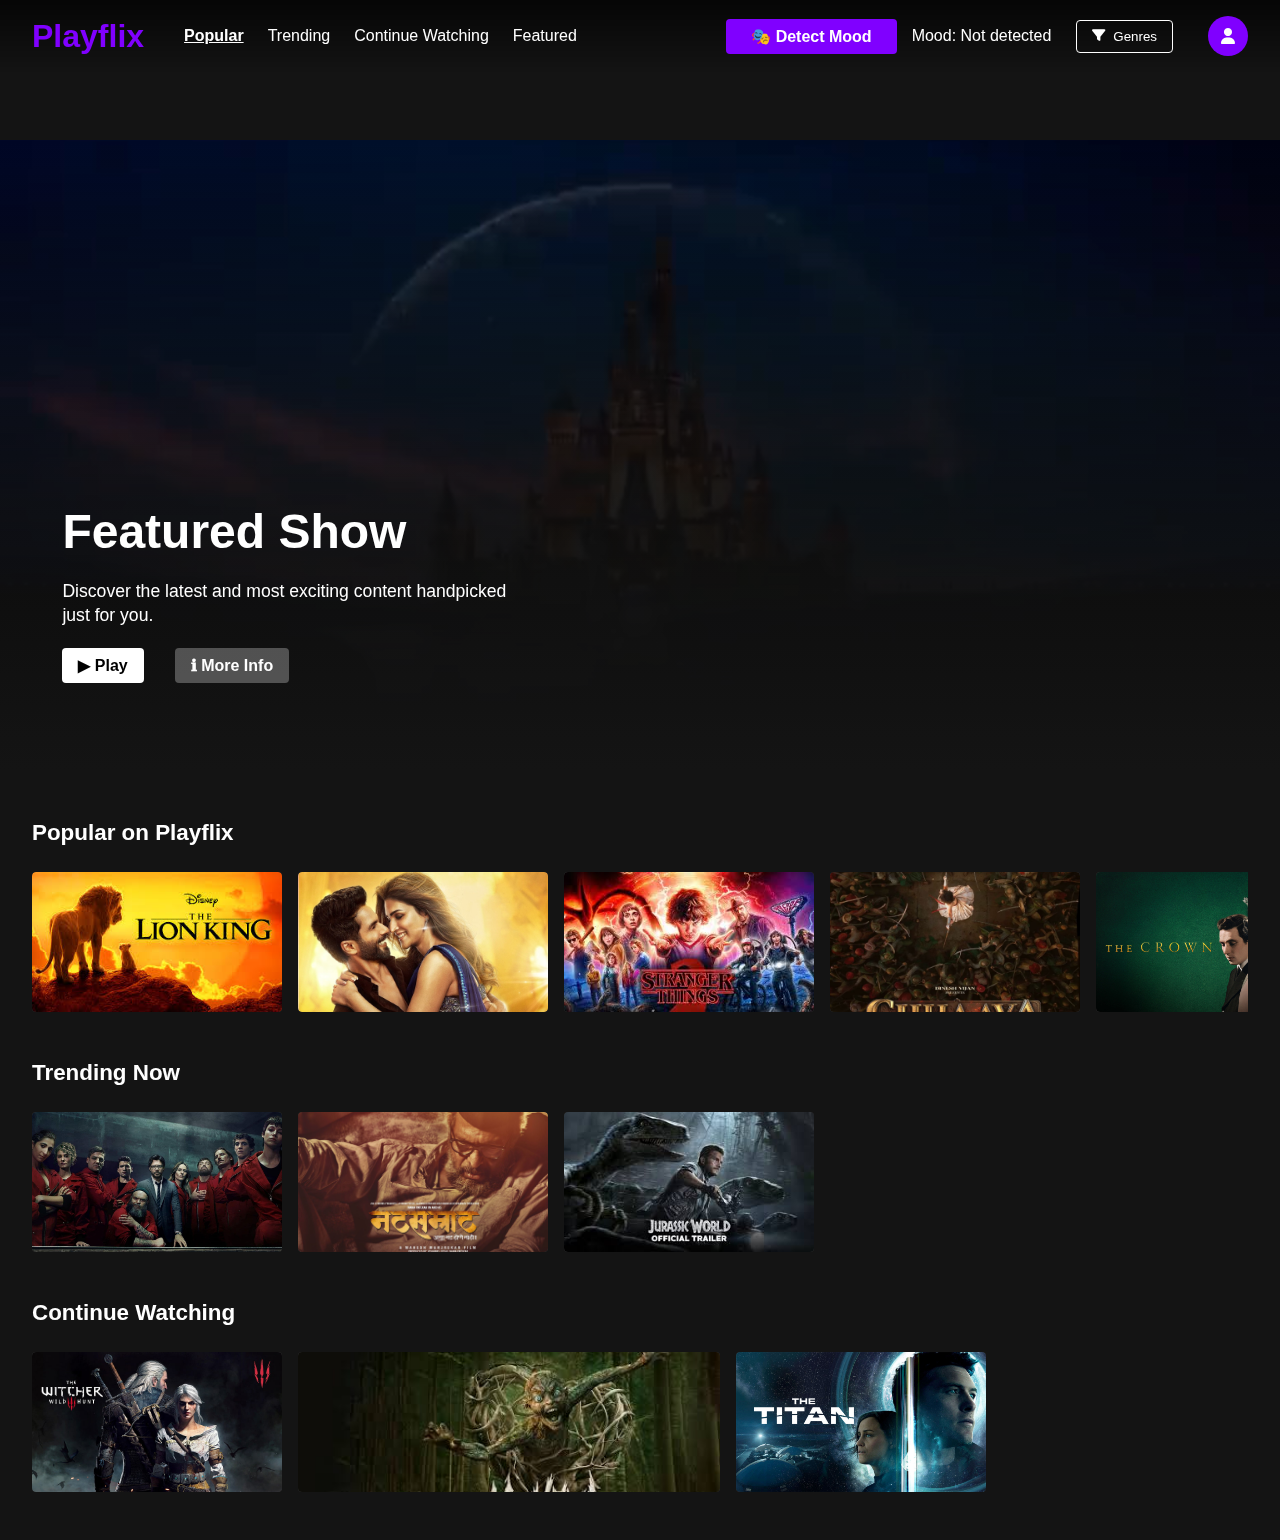
==== commit 8e6e515a: "Minor changes" ====
--- a/frontend/content.html
+++ b/frontend/content.html
@@ -533,7 +533,7 @@
   <body>
     <!-- Mobile Navigation Bar - Only visible on mobile -->
     <nav class="mobile-nav">
-      <div class="mobile-logo">StreamFlix</div>
+      <div class="mobile-logo">Playflix</div>
       <button class="menu-btn">☰</button>
     </nav>
   
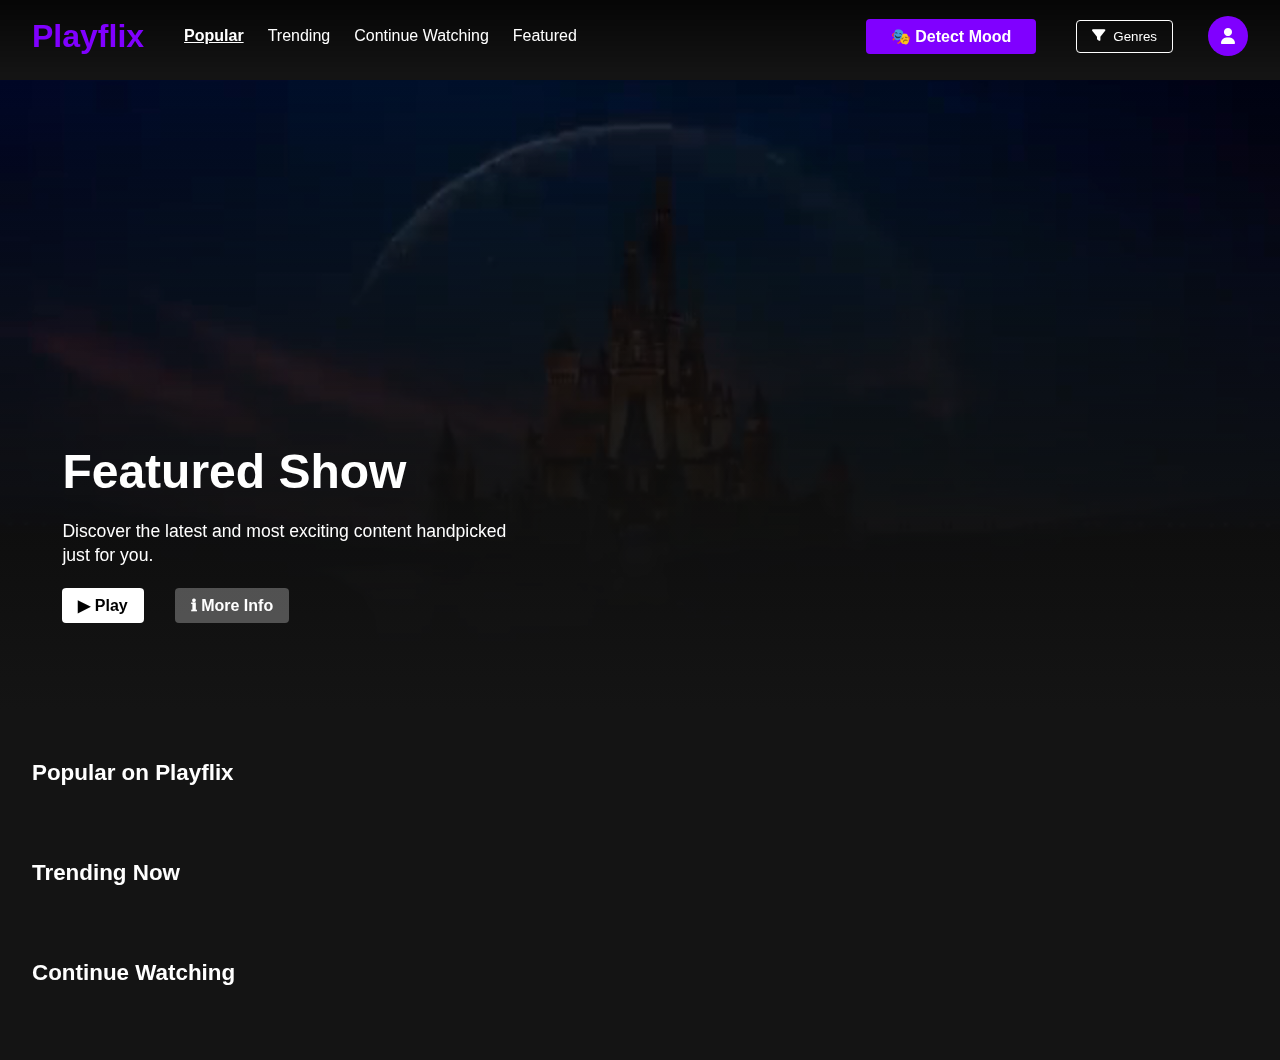
==== commit 0a749318: "minor changes" ====
--- a/frontend/content.html
+++ b/frontend/content.html
@@ -356,7 +356,7 @@
         body {
             background-color: #141414;
             color: #fff;
-            padding-top: 60px;
+            /* padding-top: 60px; */
         }
         
         /* Mobile Navigation Bar - Hidden on desktop */
@@ -544,13 +544,7 @@
             <a href="#popular">Popular</a>
             <a href="#trending">Trending</a>
             <a href="#continue">Continue Watching</a>
-            <a href="#featured">Featured</a>
             <a href="#" onclick="redirectToMood()">Mood Detect</a>
-            <a href="#" onclick="displayCurrentMood()">Current Mood</a>
-            <a href="#" class="genre-mobile-link">Genres</a>
-            <a href="#">My List</a>
-            <a href="#">Account</a>
-            <a href="#">Settings</a>
         </nav>
     </aside>
   
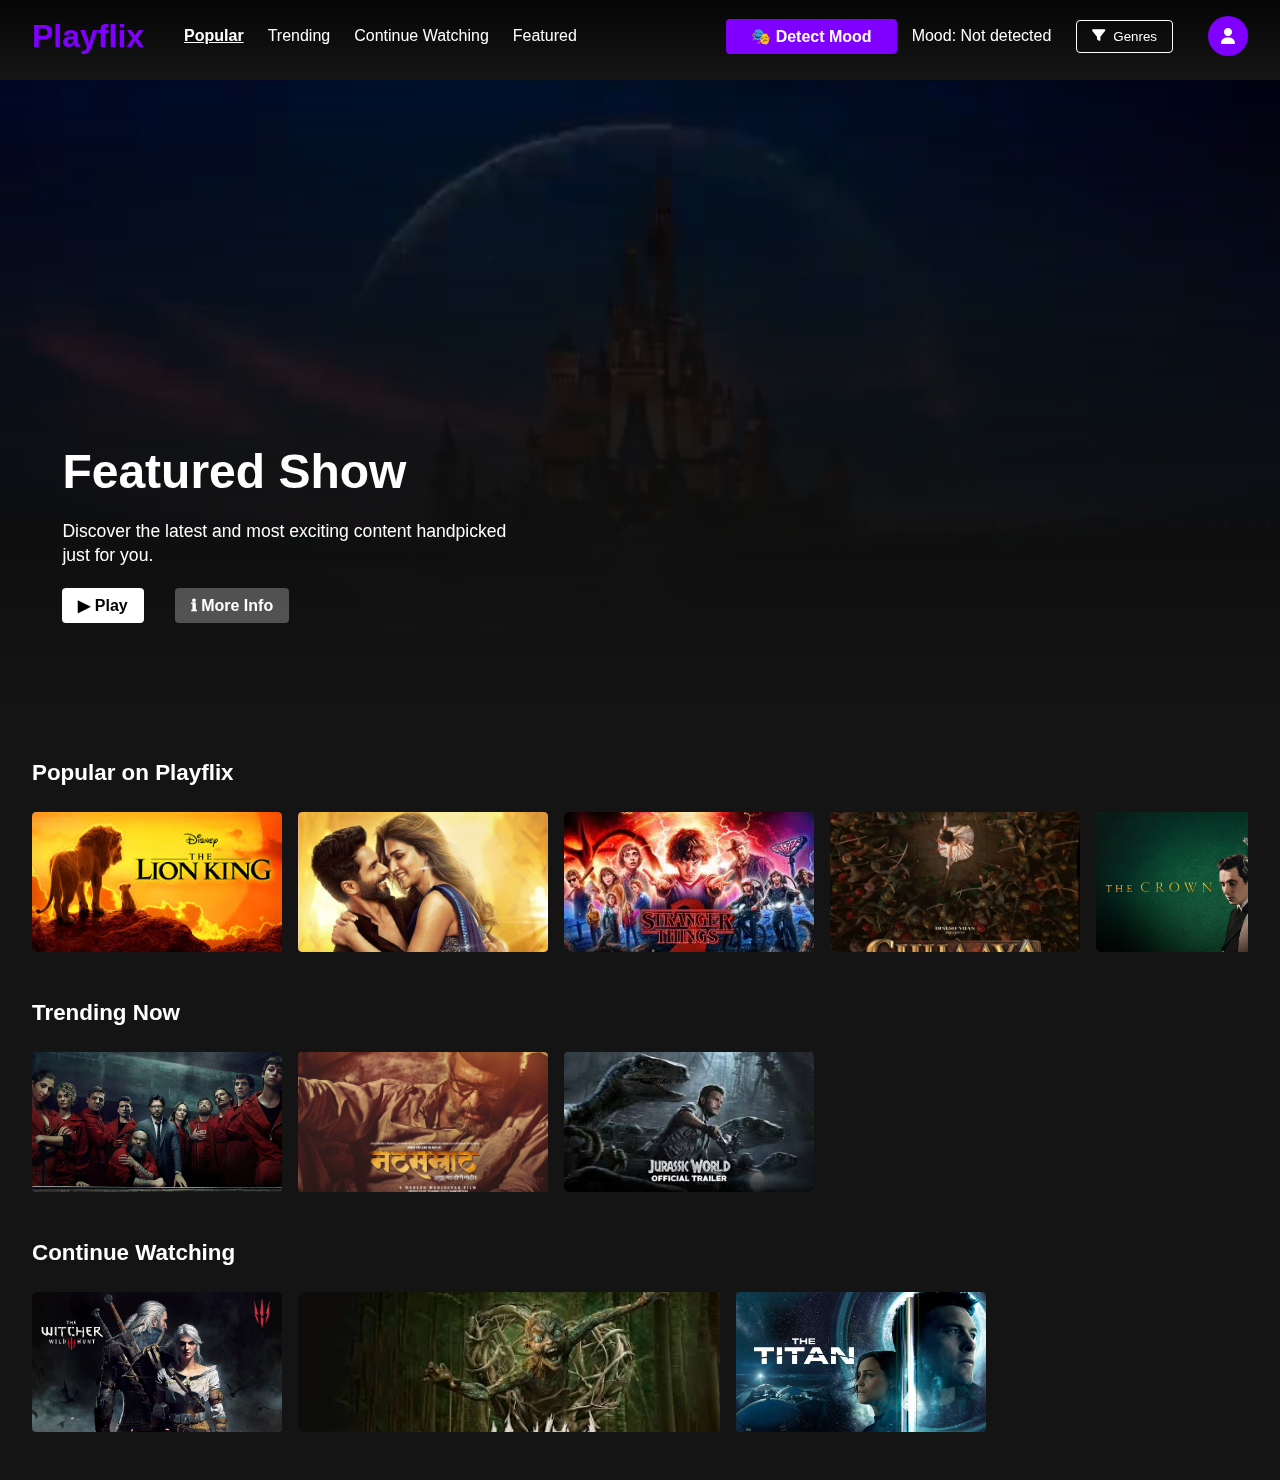
==== commit 5b4407ca: "minor changes" ====
--- a/frontend/content.html
+++ b/frontend/content.html
@@ -533,7 +533,7 @@
   <body>
     <!-- Mobile Navigation Bar - Only visible on mobile -->
     <nav class="mobile-nav">
-      <div class="mobile-logo">Playflix</div>
+      <div class="mobile-logo">PlayFlix</div>
       <button class="menu-btn">☰</button>
     </nav>
   
@@ -544,7 +544,10 @@
             <a href="#popular">Popular</a>
             <a href="#trending">Trending</a>
             <a href="#continue">Continue Watching</a>
+            <a href="#featured">Featured</a>
             <a href="#" onclick="redirectToMood()">Mood Detect</a>
+            <a href="#" onclick="displayCurrentMood()">Current Mood</a>
+            <a href="#" class="genre-mobile-link">Genres</a>
         </nav>
     </aside>
   
